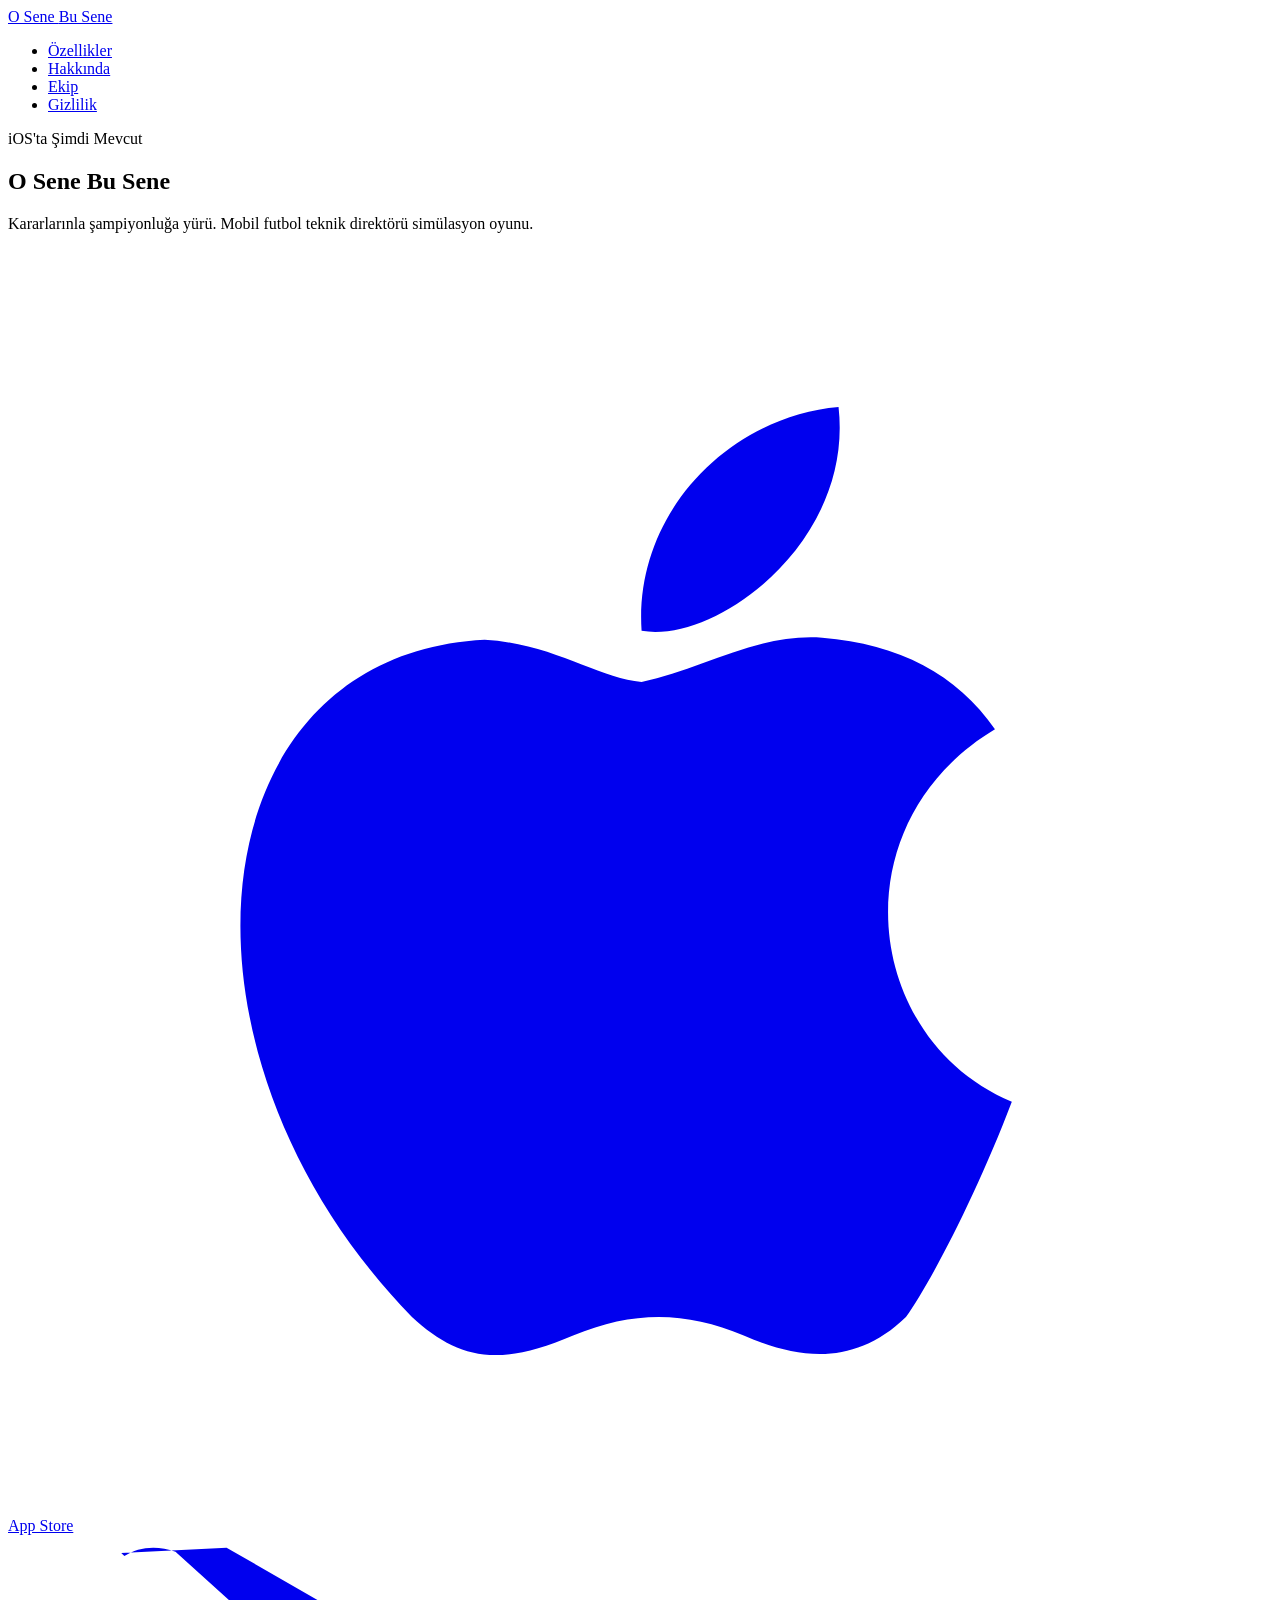
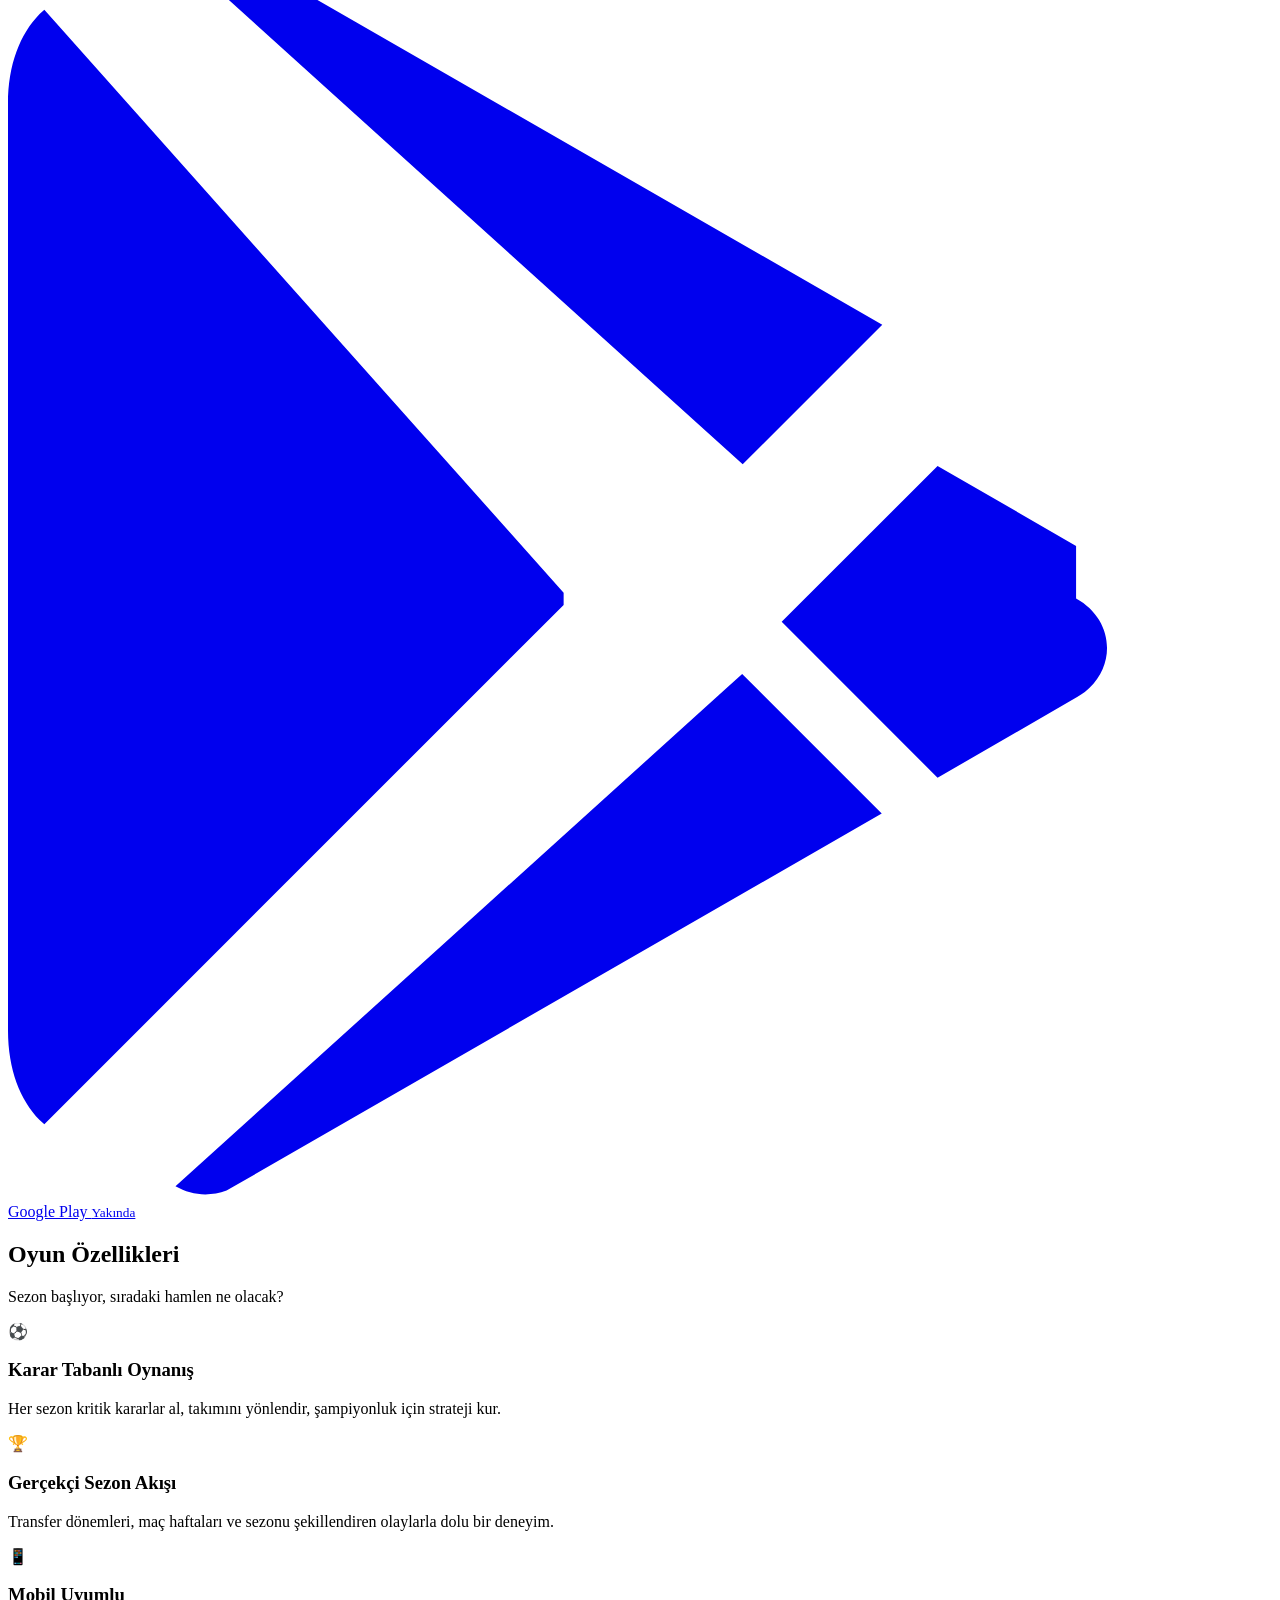
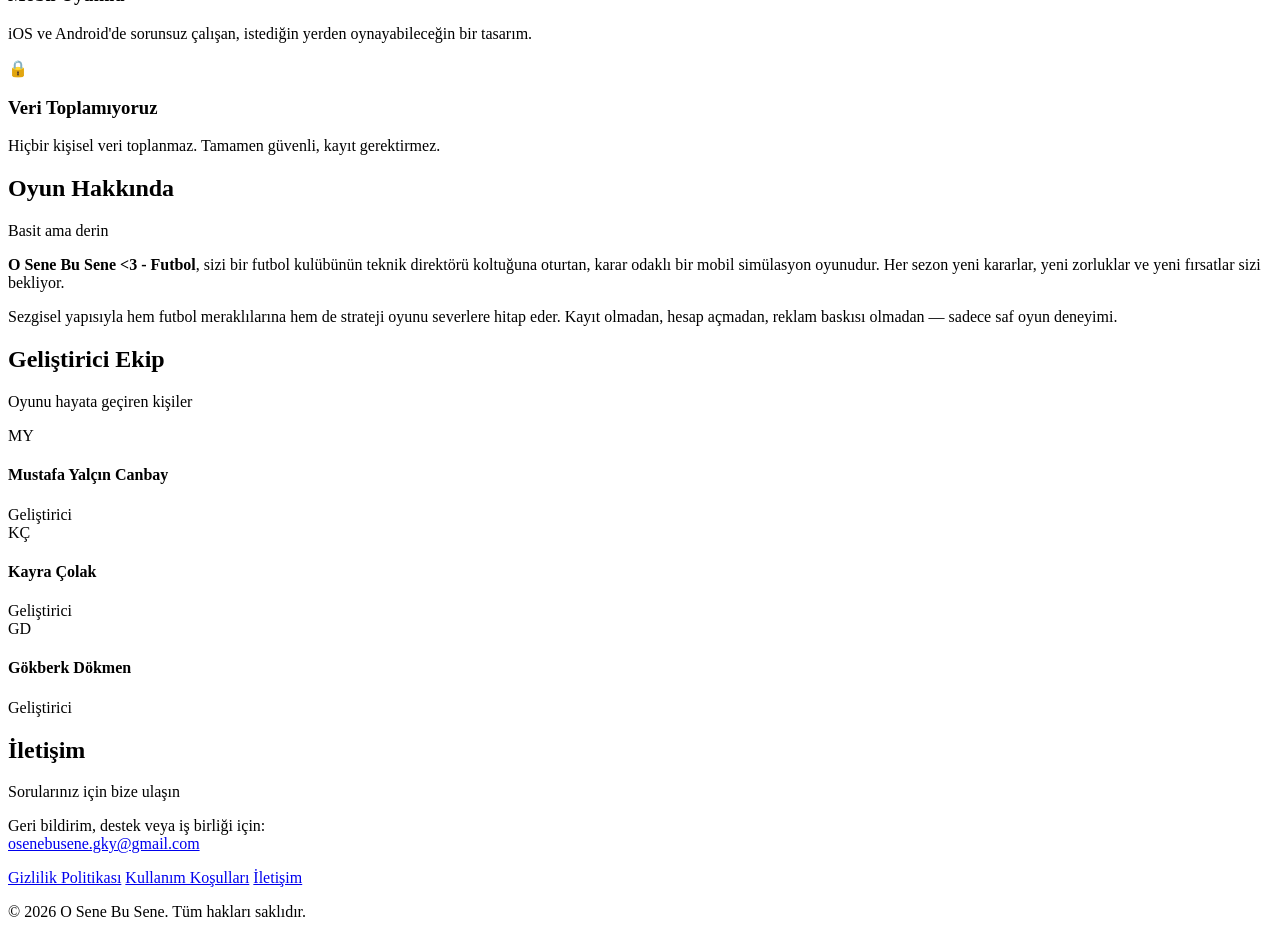
==== index.html @ 4a50bebf "Add website files from osenebusene repo" ====
<!DOCTYPE html>
<html lang="tr">
<head>
  <meta charset="UTF-8" />
  <meta name="viewport" content="width=device-width, initial-scale=1.0" />
  <title>O Sene Bu Sene - Futbol Teknik Direktör Oyunu</title>
  <meta name="description" content="O Sene Bu Sene, kararlarınla şampiyonluğa yürüdüğün mobil bir futbol teknik direktörü simülasyon oyunudur." />
  <link rel="stylesheet" href="style.css" />
</head>
<body>

<header>
  <nav>
    <a class="nav-logo" href="index.html">O Sene <span>Bu Sene</span></a>
    <ul class="nav-links">
      <li><a href="#features">Özellikler</a></li>
      <li><a href="#about">Hakkında</a></li>
      <li><a href="#team">Ekip</a></li>
      <li><a href="privacy-policy.html">Gizlilik</a></li>
    </ul>
  </nav>
</header>

<section class="hero">
  <div class="hero-badge">iOS'ta Şimdi Mevcut</div>
  <h1>O Sene <span>Bu Sene</span></h1>
  <p>Kararlarınla şampiyonluğa yürü. Mobil futbol teknik direktörü simülasyon oyunu.</p>
  <div class="store-buttons">
    <a href="https://apps.apple.com/tr/app/o-sene-bu-sene-futbol/id6765880120?l=tr" class="store-btn" target="_blank" rel="noopener noreferrer">
      <svg viewBox="0 0 24 24" fill="currentColor"><path d="M17.05 20.28c-.98.95-2.05.8-3.08.35-1.09-.46-2.09-.48-3.24 0-1.44.62-2.2.44-3.06-.35C2.79 15.25 3.51 7.7 9.05 7.42c1.29.07 2.18.74 2.98.8 1.13-.23 2.2-.93 3.43-.84 1.46.12 2.56.69 3.28 1.74-3 1.8-2.49 5.9.32 7.07-.65 1.71-1.52 3.4-2.01 4.09zM12.03 7.25c-.15-2.23 1.66-4.07 3.74-4.25.29 2.58-2.34 4.5-3.74 4.25z"/></svg>
      App Store
    </a>
    <a href="#" class="store-btn store-btn-soon" aria-disabled="true">
      <svg viewBox="0 0 24 24" fill="currentColor"><path d="M3.18 23.76c.3.17.64.2.97.08l12.44-7.16-2.65-2.65-10.76 9.73zM.6 1.5C.23 1.88 0 2.46 0 3.2v17.6c0 .74.23 1.32.6 1.7l.09.08 9.86-9.86v-.23L.69 1.42.6 1.5zm19.68 10.1l-2.63-1.52-2.96 2.96 2.96 2.96 2.65-1.53c.76-.44.76-1.44-.02-1.87zM4.15.24L16.6 7.4l-2.65 2.65L3.18.32c-.34-.13-.7-.1-.97.08l-.06-.06L4.15.24z"/></svg>
      <span>Google Play <small>Yakında</small></span>
    </a>
  </div>
</section>

<section class="features" id="features">
  <h2 class="section-title">Oyun Özellikleri</h2>
  <p class="section-sub">Sezon başlıyor, sıradaki hamlen ne olacak?</p>
  <div class="features-grid">
    <div class="feature-card">
      <div class="feature-icon">⚽</div>
      <h3>Karar Tabanlı Oynanış</h3>
      <p>Her sezon kritik kararlar al, takımını yönlendir, şampiyonluk için strateji kur.</p>
    </div>
    <div class="feature-card">
      <div class="feature-icon">🏆</div>
      <h3>Gerçekçi Sezon Akışı</h3>
      <p>Transfer dönemleri, maç haftaları ve sezonu şekillendiren olaylarla dolu bir deneyim.</p>
    </div>
    <div class="feature-card">
      <div class="feature-icon">📱</div>
      <h3>Mobil Uyumlu</h3>
      <p>iOS ve Android'de sorunsuz çalışan, istediğin yerden oynayabileceğin bir tasarım.</p>
    </div>
    <div class="feature-card">
      <div class="feature-icon">🔒</div>
      <h3>Veri Toplamıyoruz</h3>
      <p>Hiçbir kişisel veri toplanmaz. Tamamen güvenli, kayıt gerektirmez.</p>
    </div>
  </div>
</section>

<section class="about" id="about">
  <div class="about-inner">
    <h2 class="section-title">Oyun Hakkında</h2>
    <p class="section-sub">Basit ama derin</p>
    <p>
      <strong>O Sene Bu Sene <3 - Futbol</strong>, sizi bir futbol kulübünün teknik direktörü koltuğuna oturtan, karar odaklı bir mobil simülasyon oyunudur. Her sezon yeni kararlar, yeni zorluklar ve yeni fırsatlar sizi bekliyor.
    </p>
    <p>
      Sezgisel yapısıyla hem futbol meraklılarına hem de strateji oyunu severlere hitap eder. Kayıt olmadan, hesap açmadan, reklam baskısı olmadan — sadece saf oyun deneyimi.
    </p>
  </div>
</section>

<section class="team" id="team">
  <h2 class="section-title">Geliştirici Ekip</h2>
  <p class="section-sub">Oyunu hayata geçiren kişiler</p>
  <div class="team-grid">
    <div class="team-card">
      <div class="team-avatar">MY</div>
      <h4>Mustafa Yalçın Canbay</h4>
      <span>Geliştirici</span>
    </div>
    <div class="team-card">
      <div class="team-avatar">KÇ</div>
      <h4>Kayra Çolak</h4>
      <span>Geliştirici</span>
    </div>
    <div class="team-card">
      <div class="team-avatar">GD</div>
      <h4>Gökberk Dökmen</h4>
      <span>Geliştirici</span>
    </div>
  </div>
</section>

<section class="contact" id="contact">
  <h2 class="section-title">İletişim</h2>
  <p class="section-sub">Sorularınız için bize ulaşın</p>
  <p>Geri bildirim, destek veya iş birliği için:<br />
    <a href="mailto:osenebusene.gky@gmail.com">osenebusene.gky@gmail.com</a>
  </p>
</section>

<footer>
  <div class="footer-links">
    <a href="privacy-policy.html">Gizlilik Politikası</a>
    <a href="terms-of-service.html">Kullanım Koşulları</a>
    <a href="mailto:osenebusene.gky@gmail.com">İletişim</a>
  </div>
  <p>&copy; 2026 O Sene Bu Sene. Tüm hakları saklıdır.</p>
</footer>

</body>
</html>
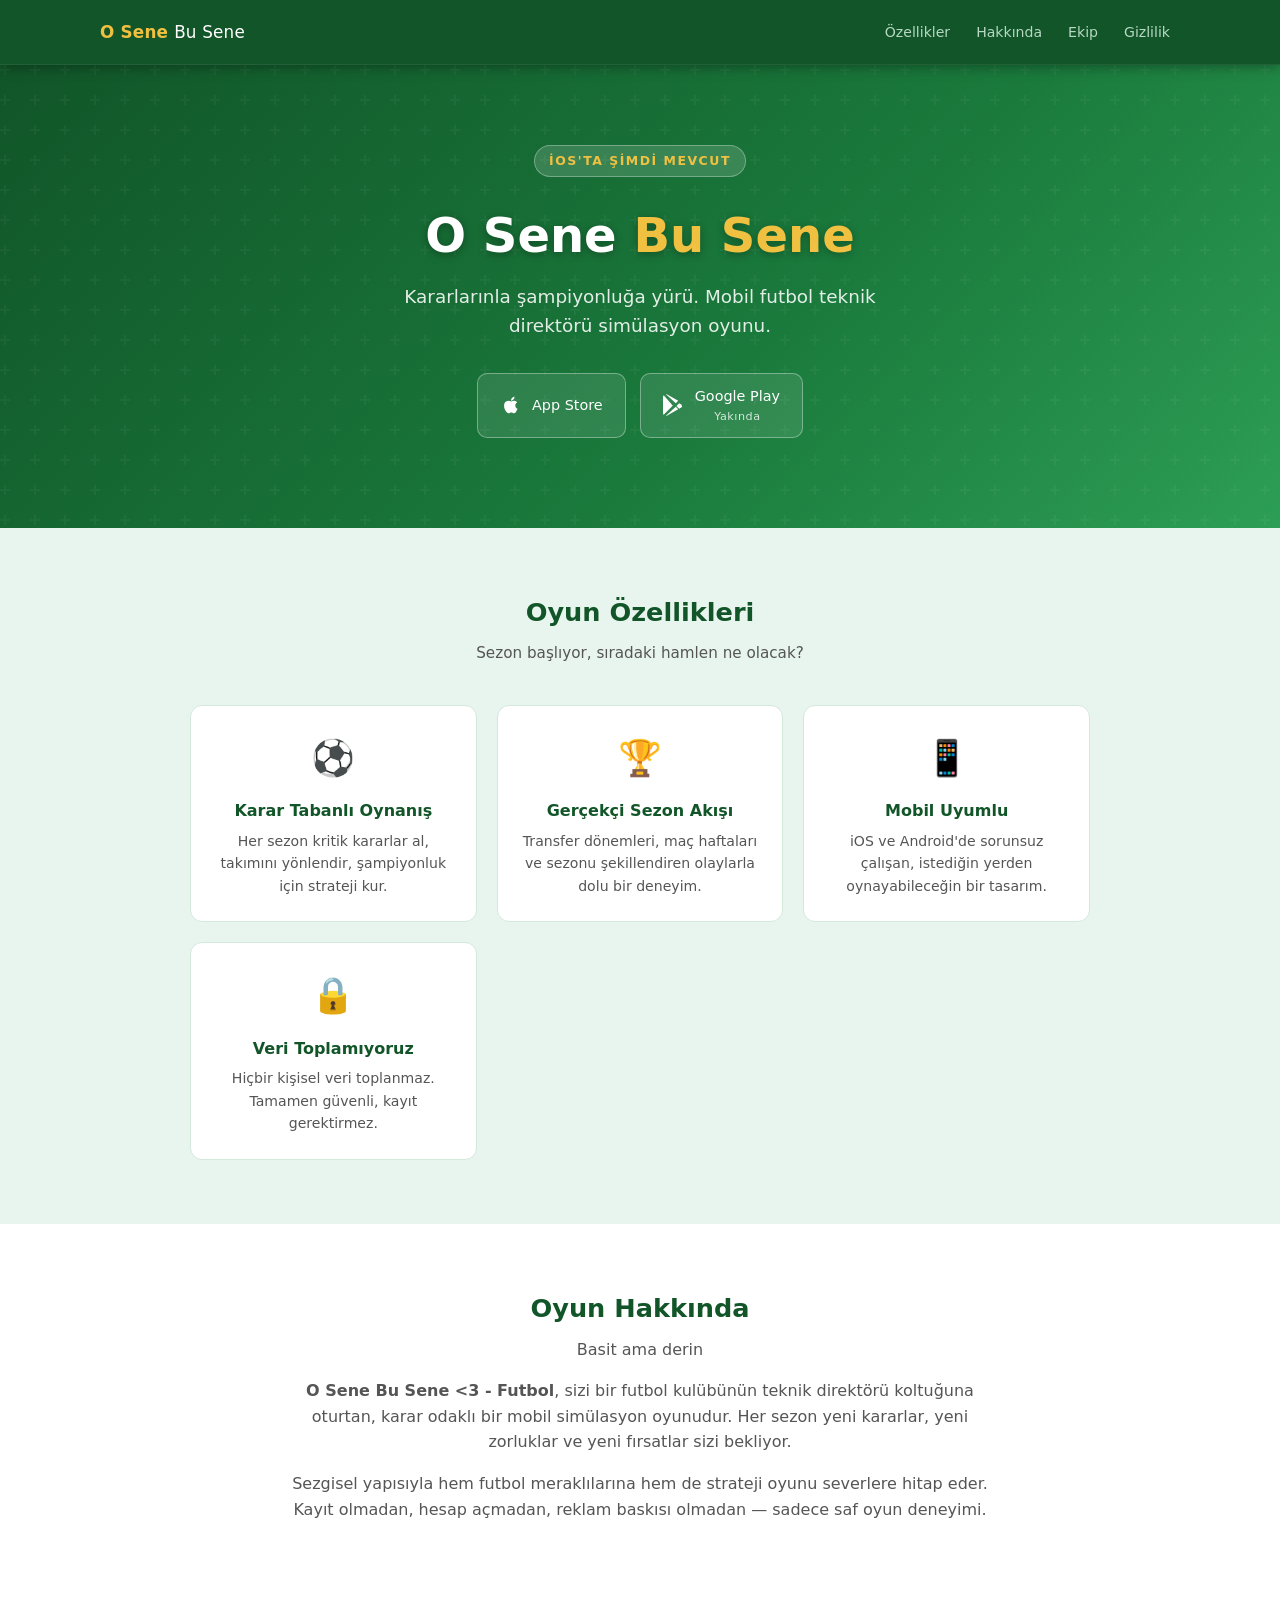
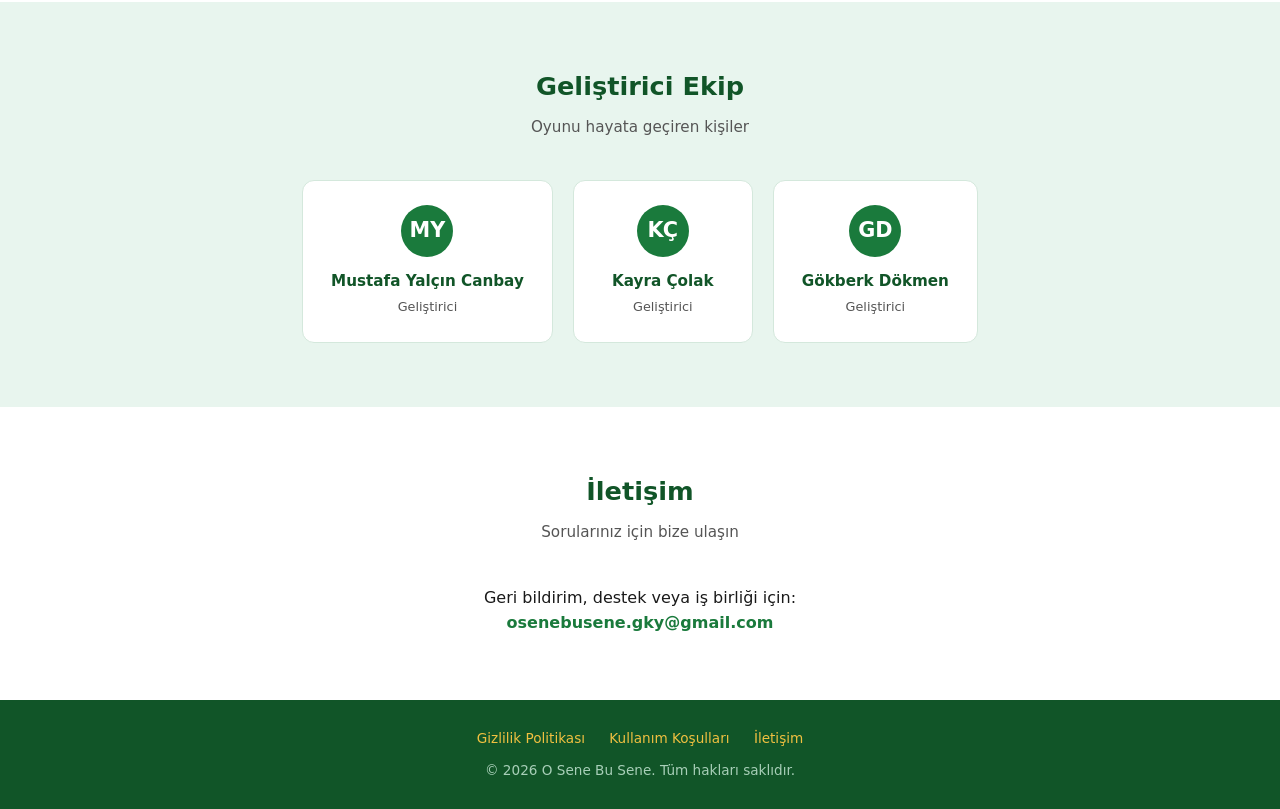
==== commit c6908a81: "Add Google Play store link to hero section Make the Google Play button a working link to the publish" ====
--- a/index.html
+++ b/index.html
@@ -30,7 +30,7 @@
       <svg viewBox="0 0 24 24" fill="currentColor"><path d="M17.05 20.28c-.98.95-2.05.8-3.08.35-1.09-.46-2.09-.48-3.24 0-1.44.62-2.2.44-3.06-.35C2.79 15.25 3.51 7.7 9.05 7.42c1.29.07 2.18.74 2.98.8 1.13-.23 2.2-.93 3.43-.84 1.46.12 2.56.69 3.28 1.74-3 1.8-2.49 5.9.32 7.07-.65 1.71-1.52 3.4-2.01 4.09zM12.03 7.25c-.15-2.23 1.66-4.07 3.74-4.25.29 2.58-2.34 4.5-3.74 4.25z"/></svg>
       App Store
     </a>
-    <a href="#" class="store-btn store-btn-soon" aria-disabled="true">
+    <a href="https://play.google.com/store/apps/details?id=com.osenebusene" class="store-btn" target="_blank" rel="noopener noreferrer">
       <svg viewBox="0 0 24 24" fill="currentColor"><path d="M3.18 23.76c.3.17.64.2.97.08l12.44-7.16-2.65-2.65-10.76 9.73zM.6 1.5C.23 1.88 0 2.46 0 3.2v17.6c0 .74.23 1.32.6 1.7l.09.08 9.86-9.86v-.23L.69 1.42.6 1.5zm19.68 10.1l-2.63-1.52-2.96 2.96 2.96 2.96 2.65-1.53c.76-.44.76-1.44-.02-1.87zM4.15.24L16.6 7.4l-2.65 2.65L3.18.32c-.34-.13-.7-.1-.97.08l-.06-.06L4.15.24z"/></svg>
       <span>Google Play <small>Yakında</small></span>
     </a>
--- a/style.css
+++ b/style.css
@@ -0,0 +1,454 @@
+* {
+  margin: 0;
+  padding: 0;
+  box-sizing: border-box;
+}
+
+:root {
+  --green: #1a7a3c;
+  --green-dark: #115528;
+  --green-light: #e8f5ee;
+  --gold: #f0c040;
+  --text: #1a1a1a;
+  --muted: #555;
+  --border: #d4e8dc;
+}
+
+body {
+  font-family: 'Segoe UI', system-ui, -apple-system, sans-serif;
+  color: var(--text);
+  background: #fff;
+  line-height: 1.6;
+}
+
+/* HEADER */
+header {
+  background: var(--green-dark);
+  padding: 0 32px;
+  position: sticky;
+  top: 0;
+  z-index: 100;
+  box-shadow: 0 2px 12px rgba(0,0,0,0.35);
+  border-bottom: 1px solid rgba(255,255,255,0.07);
+}
+
+nav {
+  max-width: 1080px;
+  margin: 0 auto;
+  display: flex;
+  align-items: center;
+  justify-content: space-between;
+  height: 64px;
+  gap: 24px;
+}
+
+.nav-logo {
+  color: var(--gold);
+  font-weight: 800;
+  font-size: 1.05rem;
+  text-decoration: none;
+  letter-spacing: 0.2px;
+  white-space: nowrap;
+  flex-shrink: 0;
+}
+
+.nav-logo span {
+  color: #ffffff;
+  font-weight: 400;
+}
+
+.nav-links {
+  display: flex;
+  gap: 6px;
+  list-style: none;
+  align-items: center;
+}
+
+.nav-links a {
+  color: #b8d8c4;
+  text-decoration: none;
+  font-size: 0.88rem;
+  padding: 6px 10px;
+  border-radius: 6px;
+  transition: color 0.2s, background 0.2s;
+}
+
+.nav-links a:hover {
+  color: white;
+  background: rgba(255,255,255,0.08);
+}
+
+.nav-cta {
+  display: inline-flex;
+  align-items: center;
+  gap: 7px;
+  background: var(--gold);
+  color: var(--green-dark) !important;
+  font-weight: 700 !important;
+  font-size: 0.82rem !important;
+  padding: 7px 14px !important;
+  border-radius: 8px !important;
+  text-decoration: none;
+  transition: opacity 0.2s, background 0.2s !important;
+  white-space: nowrap;
+  flex-shrink: 0;
+}
+
+.nav-cta:hover {
+  background: #f5d060 !important;
+  color: var(--green-dark) !important;
+  opacity: 1 !important;
+}
+
+.nav-cta svg {
+  width: 14px;
+  height: 14px;
+  flex-shrink: 0;
+}
+
+/* HERO */
+.hero {
+  background: linear-gradient(135deg, var(--green-dark) 0%, var(--green) 60%, #2d9e55 100%);
+  color: white;
+  text-align: center;
+  padding: 80px 24px 90px;
+  position: relative;
+  overflow: hidden;
+}
+
+.hero::before {
+  content: '';
+  position: absolute;
+  inset: 0;
+  pointer-events: none;
+  background: url("data:image/svg+xml,%3Csvg width='60' height='60' viewBox='0 0 60 60' xmlns='http://www.w3.org/2000/svg'%3E%3Cg fill='none' fill-rule='evenodd'%3E%3Cg fill='%23ffffff' fill-opacity='0.04'%3E%3Cpath d='M36 34v-4h-2v4h-4v2h4v4h2v-4h4v-2h-4zm0-30V0h-2v4h-4v2h4v4h2V6h4V4h-4zM6 34v-4H4v4H0v2h4v4h2v-4h4v-2H6zM6 4V0H4v4H0v2h4v4h2V6h4V4H6z'/%3E%3C/g%3E%3C/g%3E%3C/svg%3E");
+}
+
+.hero-badge {
+  display: inline-block;
+  background: rgba(255,255,255,0.15);
+  border: 1px solid rgba(255,255,255,0.3);
+  color: var(--gold);
+  font-size: 0.78rem;
+  font-weight: 600;
+  letter-spacing: 1.5px;
+  text-transform: uppercase;
+  padding: 5px 14px;
+  border-radius: 20px;
+  margin-bottom: 20px;
+}
+
+.hero h1 {
+  font-size: clamp(2rem, 5vw, 3rem);
+  font-weight: 800;
+  margin-bottom: 8px;
+  text-shadow: 0 2px 8px rgba(0,0,0,0.3);
+}
+
+.hero h1 span {
+  color: var(--gold);
+}
+
+.hero p {
+  font-size: 1.15rem;
+  opacity: 0.88;
+  max-width: 520px;
+  margin: 0 auto 32px;
+}
+
+.store-buttons {
+  display: flex;
+  gap: 14px;
+  justify-content: center;
+  flex-wrap: wrap;
+  position: relative;
+  z-index: 1;
+}
+
+.store-btn {
+  display: inline-flex;
+  align-items: center;
+  gap: 10px;
+  background: rgba(255,255,255,0.1);
+  border: 1.5px solid rgba(255,255,255,0.35);
+  color: white;
+  padding: 11px 22px;
+  border-radius: 10px;
+  text-decoration: none;
+  font-size: 0.9rem;
+  font-weight: 500;
+  transition: background 0.2s, border-color 0.2s;
+}
+
+.store-btn:hover {
+  background: rgba(255,255,255,0.2);
+  border-color: rgba(255,255,255,0.6);
+}
+
+.store-btn svg {
+  width: 22px;
+  height: 22px;
+  flex-shrink: 0;
+}
+
+.store-btn-soon {
+  opacity: 0.55;
+  cursor: default;
+  pointer-events: none;
+}
+
+.store-btn small {
+  display: block;
+  font-size: 0.7rem;
+  opacity: 0.8;
+  letter-spacing: 0.5px;
+}
+
+/* FEATURES */
+.features {
+  background: var(--green-light);
+  padding: 64px 24px;
+}
+
+.section-title {
+  text-align: center;
+  font-size: 1.6rem;
+  font-weight: 700;
+  color: var(--green-dark);
+  margin-bottom: 8px;
+}
+
+.section-sub {
+  text-align: center;
+  color: var(--muted);
+  margin-bottom: 40px;
+  font-size: 0.95rem;
+}
+
+.features-grid {
+  max-width: 900px;
+  margin: 0 auto;
+  display: grid;
+  grid-template-columns: repeat(auto-fit, minmax(220px, 1fr));
+  gap: 20px;
+}
+
+.feature-card {
+  background: white;
+  border: 1px solid var(--border);
+  border-radius: 12px;
+  padding: 24px 20px;
+  text-align: center;
+  transition: box-shadow 0.2s;
+}
+
+.feature-card:hover {
+  box-shadow: 0 4px 16px rgba(26, 122, 60, 0.12);
+}
+
+.feature-icon {
+  font-size: 2.2rem;
+  margin-bottom: 12px;
+}
+
+.feature-card h3 {
+  font-size: 1rem;
+  font-weight: 700;
+  color: var(--green-dark);
+  margin-bottom: 6px;
+}
+
+.feature-card p {
+  font-size: 0.88rem;
+  color: var(--muted);
+}
+
+/* ABOUT */
+.about {
+  padding: 64px 24px;
+}
+
+.about-inner {
+  max-width: 700px;
+  margin: 0 auto;
+  text-align: center;
+}
+
+.about-inner p {
+  font-size: 1rem;
+  color: var(--muted);
+  margin-bottom: 16px;
+}
+
+/* TEAM */
+.team {
+  background: var(--green-light);
+  padding: 64px 24px;
+}
+
+.team-grid {
+  max-width: 700px;
+  margin: 0 auto;
+  display: flex;
+  gap: 20px;
+  justify-content: center;
+  flex-wrap: wrap;
+}
+
+.team-card {
+  background: white;
+  border: 1px solid var(--border);
+  border-radius: 12px;
+  padding: 24px 28px;
+  text-align: center;
+  min-width: 180px;
+}
+
+.team-avatar {
+  width: 52px;
+  height: 52px;
+  border-radius: 50%;
+  background: var(--green);
+  color: white;
+  font-size: 1.3rem;
+  font-weight: 700;
+  display: flex;
+  align-items: center;
+  justify-content: center;
+  margin: 0 auto 12px;
+}
+
+.team-card h4 {
+  font-size: 0.95rem;
+  font-weight: 700;
+  color: var(--green-dark);
+}
+
+.team-card span {
+  font-size: 0.8rem;
+  color: var(--muted);
+}
+
+/* CONTACT */
+.contact {
+  padding: 64px 24px;
+  text-align: center;
+}
+
+.contact a {
+  color: var(--green);
+  font-weight: 600;
+  text-decoration: none;
+}
+
+.contact a:hover {
+  text-decoration: underline;
+}
+
+/* FOOTER */
+footer {
+  background: var(--green-dark);
+  color: #a8cfb8;
+  text-align: center;
+  padding: 28px 24px;
+  font-size: 0.85rem;
+}
+
+footer a {
+  color: var(--gold);
+  text-decoration: none;
+  margin: 0 10px;
+}
+
+footer a:hover {
+  text-decoration: underline;
+}
+
+.footer-links {
+  margin-bottom: 10px;
+}
+
+/* LEGAL PAGES */
+.legal {
+  max-width: 760px;
+  margin: 0 auto;
+  padding: 56px 24px 80px;
+}
+
+.legal h1 {
+  font-size: 2rem;
+  font-weight: 800;
+  color: var(--green-dark);
+  margin-bottom: 6px;
+}
+
+.legal .last-updated {
+  color: var(--muted);
+  font-size: 0.88rem;
+  margin-bottom: 36px;
+  padding-bottom: 20px;
+  border-bottom: 1px solid var(--border);
+}
+
+.legal h2 {
+  font-size: 1.15rem;
+  font-weight: 700;
+  color: var(--green-dark);
+  margin: 32px 0 10px;
+}
+
+.legal p, .legal li {
+  color: var(--muted);
+  font-size: 0.97rem;
+  margin-bottom: 10px;
+}
+
+.legal ul, .legal ol {
+  padding-left: 20px;
+  margin-bottom: 10px;
+}
+
+.legal a {
+  color: var(--green);
+  font-weight: 600;
+}
+
+.highlight-box {
+  background: var(--green-light);
+  border-left: 4px solid var(--green);
+  border-radius: 0 8px 8px 0;
+  padding: 16px 20px;
+  margin: 20px 0;
+}
+
+.highlight-box p {
+  margin: 0;
+  color: var(--green-dark);
+  font-weight: 500;
+}
+
+@media (max-width: 700px) {
+  header {
+    padding: 0 16px;
+  }
+  nav {
+    gap: 12px;
+  }
+  .nav-links {
+    display: none;
+  }
+  .nav-logo {
+    font-size: 0.95rem;
+  }
+  .nav-cta {
+    font-size: 0.78rem !important;
+    padding: 6px 10px !important;
+  }
+  .hero {
+    padding: 56px 20px 64px;
+  }
+  .team-grid {
+    flex-direction: column;
+    align-items: center;
+  }
+}
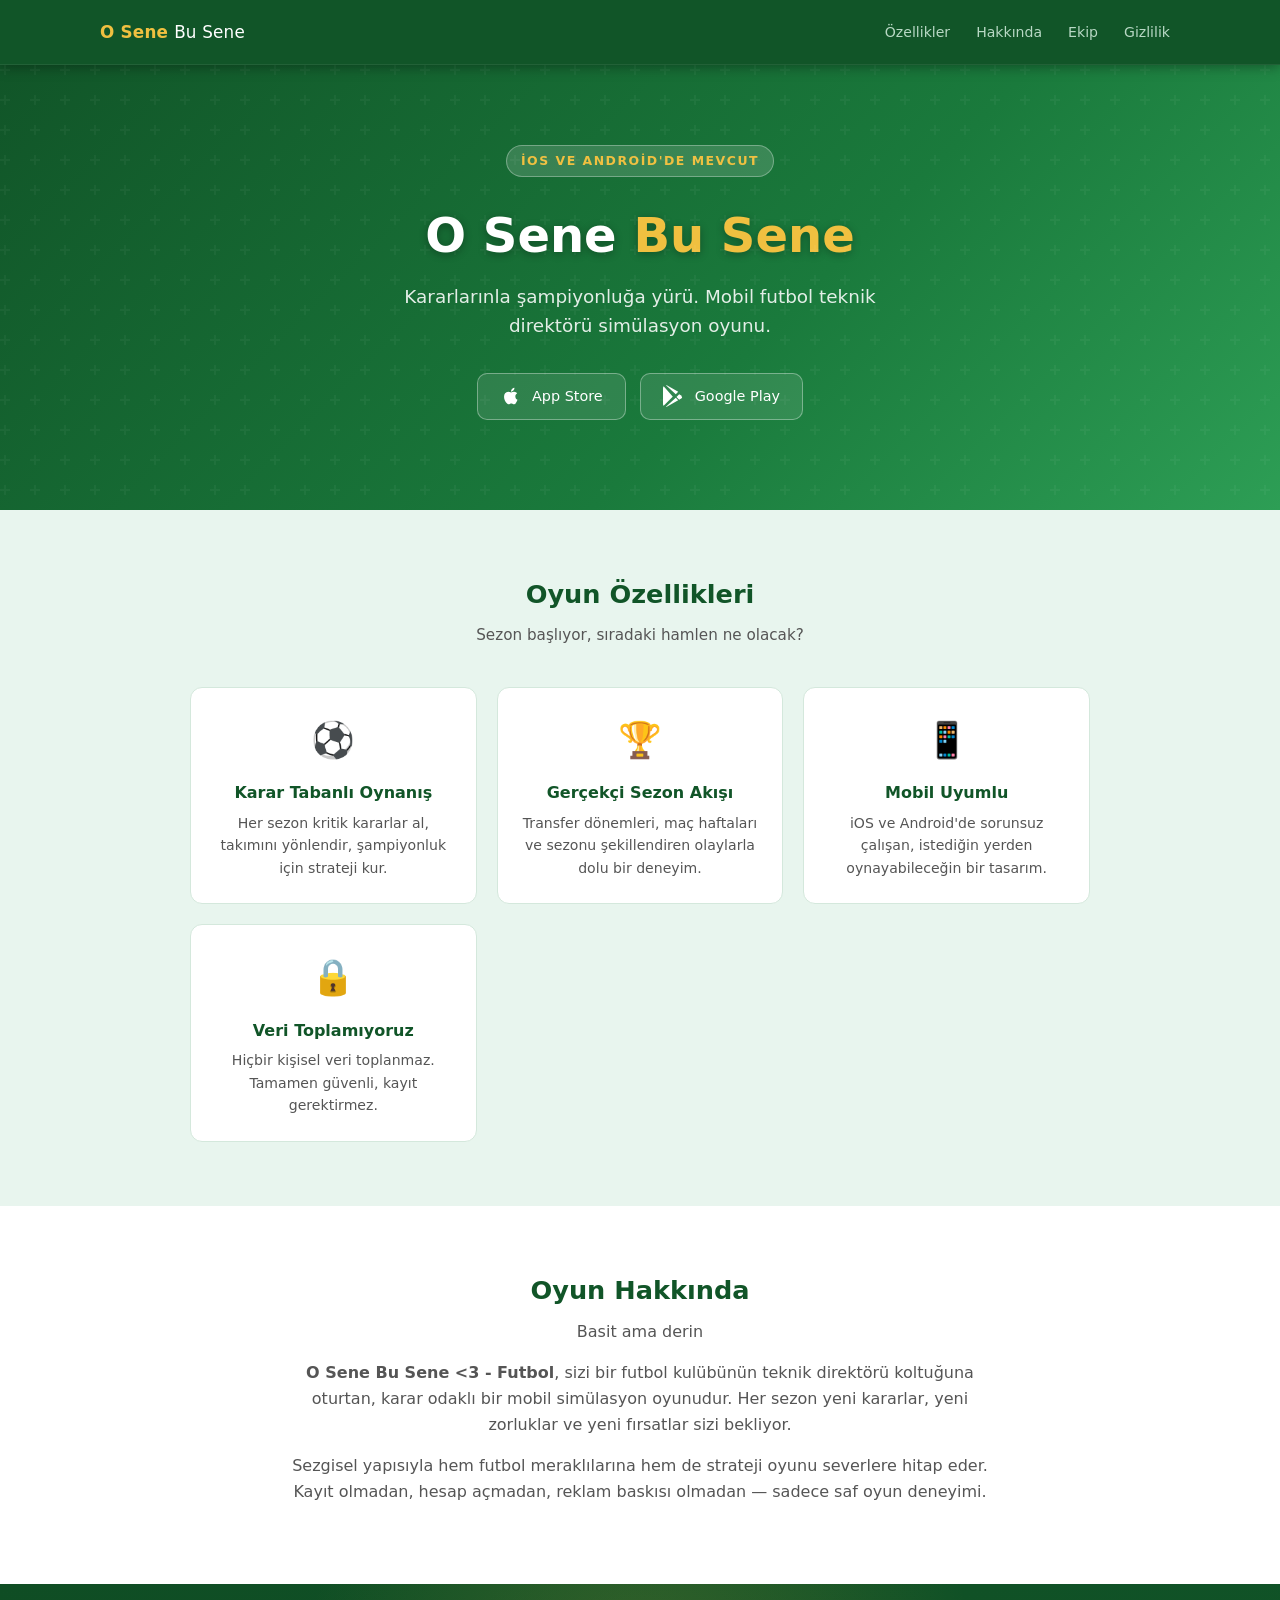
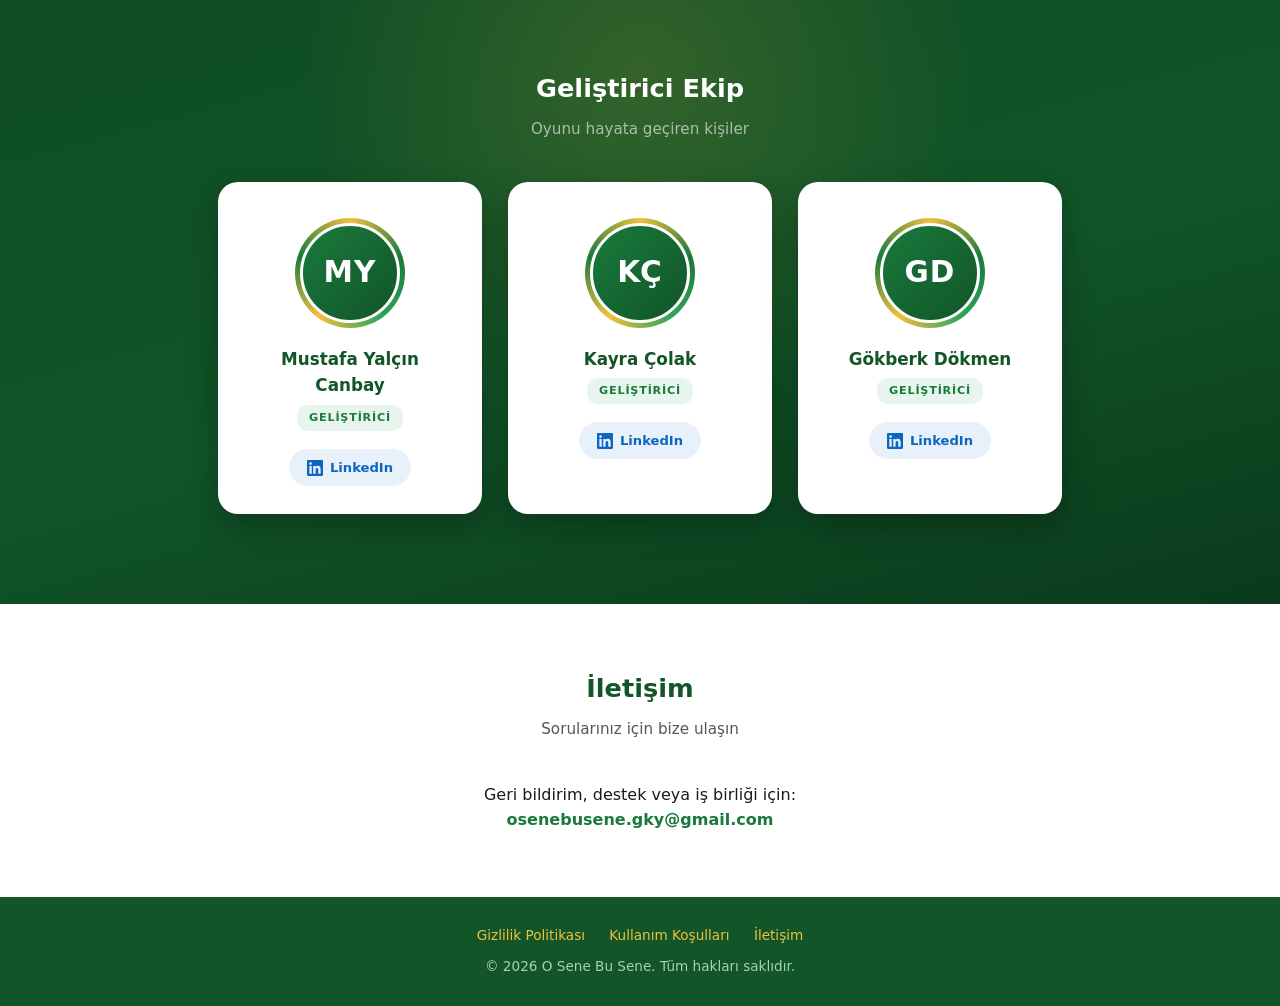
==== commit e74eb05d: "Redesign team section and update store availability - Remove 'Yakında' label from the Google Play bu" ====
--- a/index.html
+++ b/index.html
@@ -6,6 +6,7 @@
   <title>O Sene Bu Sene - Futbol Teknik Direktör Oyunu</title>
   <meta name="description" content="O Sene Bu Sene, kararlarınla şampiyonluğa yürüdüğün mobil bir futbol teknik direktörü simülasyon oyunudur." />
   <link rel="stylesheet" href="style.css" />
+  <noscript><style>.team-card{opacity:1;transform:none;}</style></noscript>
 </head>
 <body>
 
@@ -22,7 +23,7 @@
 </header>
 
 <section class="hero">
-  <div class="hero-badge">iOS'ta Şimdi Mevcut</div>
+  <div class="hero-badge">iOS ve Android'de Mevcut</div>
   <h1>O Sene <span>Bu Sene</span></h1>
   <p>Kararlarınla şampiyonluğa yürü. Mobil futbol teknik direktörü simülasyon oyunu.</p>
   <div class="store-buttons">
@@ -32,7 +33,7 @@
     </a>
     <a href="https://play.google.com/store/apps/details?id=com.osenebusene" class="store-btn" target="_blank" rel="noopener noreferrer">
       <svg viewBox="0 0 24 24" fill="currentColor"><path d="M3.18 23.76c.3.17.64.2.97.08l12.44-7.16-2.65-2.65-10.76 9.73zM.6 1.5C.23 1.88 0 2.46 0 3.2v17.6c0 .74.23 1.32.6 1.7l.09.08 9.86-9.86v-.23L.69 1.42.6 1.5zm19.68 10.1l-2.63-1.52-2.96 2.96 2.96 2.96 2.65-1.53c.76-.44.76-1.44-.02-1.87zM4.15.24L16.6 7.4l-2.65 2.65L3.18.32c-.34-.13-.7-.1-.97.08l-.06-.06L4.15.24z"/></svg>
-      <span>Google Play <small>Yakında</small></span>
+      Google Play
     </a>
   </div>
 </section>
@@ -81,21 +82,42 @@
   <h2 class="section-title">Geliştirici Ekip</h2>
   <p class="section-sub">Oyunu hayata geçiren kişiler</p>
   <div class="team-grid">
-    <div class="team-card">
-      <div class="team-avatar">MY</div>
+    <a class="team-card" href="https://www.linkedin.com/in/mustafayalcincanbay" target="_blank" rel="noopener noreferrer">
+      <div class="team-avatar">
+        <span class="team-initials">MY</span>
+        <img src="https://media.licdn.com/dms/image/v2/D4D03AQH-Wa3Am8Es_A/profile-displayphoto-crop_800_800/B4DZ3o6RmWKAAI-/0/1777729084502?e=1781136000&amp;v=beta&amp;t=NRZCPBx3wS7pOi0nTawTAsceI3czhft8zOdE13YVyZ8" alt="Mustafa Yalçın Canbay" loading="lazy" onerror="this.style.display='none'" />
+      </div>
       <h4>Mustafa Yalçın Canbay</h4>
-      <span>Geliştirici</span>
-    </div>
-    <div class="team-card">
-      <div class="team-avatar">KÇ</div>
+      <span class="team-role">Geliştirici</span>
+      <span class="team-linkedin">
+        <svg viewBox="0 0 24 24" fill="currentColor"><path d="M20.45 20.45h-3.56v-5.57c0-1.33-.03-3.04-1.85-3.04-1.86 0-2.14 1.45-2.14 2.94v5.67H9.35V9h3.41v1.56h.05c.48-.9 1.63-1.85 3.36-1.85 3.6 0 4.27 2.37 4.27 5.45v6.29zM5.34 7.43a2.06 2.06 0 1 1 0-4.13 2.06 2.06 0 0 1 0 4.13zM7.12 20.45H3.56V9h3.56v11.45zM22.22 0H1.77C.79 0 0 .77 0 1.72v20.56C0 23.23.79 24 1.77 24h20.45c.98 0 1.78-.77 1.78-1.72V1.72C24 .77 23.2 0 22.22 0z"/></svg>
+        LinkedIn
+      </span>
+    </a>
+    <a class="team-card" href="https://www.linkedin.com/in/kayra-%C3%A7olak-17117b256/" target="_blank" rel="noopener noreferrer">
+      <div class="team-avatar">
+        <span class="team-initials">KÇ</span>
+        <img src="https://media.licdn.com/dms/image/v2/D4D03AQGZydNhZOgrxg/profile-displayphoto-shrink_800_800/profile-displayphoto-shrink_800_800/0/1731435970847?e=1781136000&amp;v=beta&amp;t=chudoL3y_944dIgEymn7KXzAZWRwjFPZ-DKix25OmqY" alt="Kayra Çolak" loading="lazy" onerror="this.style.display='none'" />
+      </div>
       <h4>Kayra Çolak</h4>
-      <span>Geliştirici</span>
-    </div>
-    <div class="team-card">
-      <div class="team-avatar">GD</div>
+      <span class="team-role">Geliştirici</span>
+      <span class="team-linkedin">
+        <svg viewBox="0 0 24 24" fill="currentColor"><path d="M20.45 20.45h-3.56v-5.57c0-1.33-.03-3.04-1.85-3.04-1.86 0-2.14 1.45-2.14 2.94v5.67H9.35V9h3.41v1.56h.05c.48-.9 1.63-1.85 3.36-1.85 3.6 0 4.27 2.37 4.27 5.45v6.29zM5.34 7.43a2.06 2.06 0 1 1 0-4.13 2.06 2.06 0 0 1 0 4.13zM7.12 20.45H3.56V9h3.56v11.45zM22.22 0H1.77C.79 0 0 .77 0 1.72v20.56C0 23.23.79 24 1.77 24h20.45c.98 0 1.78-.77 1.78-1.72V1.72C24 .77 23.2 0 22.22 0z"/></svg>
+        LinkedIn
+      </span>
+    </a>
+    <a class="team-card" href="https://www.linkedin.com/in/gokberkdokmen" target="_blank" rel="noopener noreferrer">
+      <div class="team-avatar">
+        <span class="team-initials">GD</span>
+        <img src="https://media.licdn.com/dms/image/v2/D4D35AQHQJrHK4kr3ow/profile-framedphoto-shrink_800_800/B4DZhQ05Y_GQAk-/0/1753702700995?e=1779868800&amp;v=beta&amp;t=ibNkp62ZRq4xpR0G92blr6mBgomhccZt1d1LM4YjiTc" alt="Gökberk Dökmen" loading="lazy" onerror="this.style.display='none'" />
+      </div>
       <h4>Gökberk Dökmen</h4>
-      <span>Geliştirici</span>
-    </div>
+      <span class="team-role">Geliştirici</span>
+      <span class="team-linkedin">
+        <svg viewBox="0 0 24 24" fill="currentColor"><path d="M20.45 20.45h-3.56v-5.57c0-1.33-.03-3.04-1.85-3.04-1.86 0-2.14 1.45-2.14 2.94v5.67H9.35V9h3.41v1.56h.05c.48-.9 1.63-1.85 3.36-1.85 3.6 0 4.27 2.37 4.27 5.45v6.29zM5.34 7.43a2.06 2.06 0 1 1 0-4.13 2.06 2.06 0 0 1 0 4.13zM7.12 20.45H3.56V9h3.56v11.45zM22.22 0H1.77C.79 0 0 .77 0 1.72v20.56C0 23.23.79 24 1.77 24h20.45c.98 0 1.78-.77 1.78-1.72V1.72C24 .77 23.2 0 22.22 0z"/></svg>
+        LinkedIn
+      </span>
+    </a>
   </div>
 </section>
 
@@ -116,5 +138,27 @@
   <p>&copy; 2026 O Sene Bu Sene. Tüm hakları saklıdır.</p>
 </footer>
 
+<script>
+  (function () {
+    var grid = document.querySelector('.team-grid');
+    if (!grid) return;
+    var reveal = function () {
+      Array.prototype.forEach.call(grid.children, function (card, i) {
+        setTimeout(function () { card.classList.add('in-view'); }, i * 140);
+      });
+    };
+    if ('IntersectionObserver' in window) {
+      var io = new IntersectionObserver(function (entries) {
+        entries.forEach(function (e) {
+          if (e.isIntersecting) { reveal(); io.disconnect(); }
+        });
+      }, { threshold: 0.25 });
+      io.observe(grid);
+    } else {
+      reveal();
+    }
+  })();
+</script>
+
 </body>
 </html>
--- a/style.css
+++ b/style.css
@@ -282,51 +282,197 @@
 
 /* TEAM */
 .team {
-  background: var(--green-light);
-  padding: 64px 24px;
+  position: relative;
+  overflow: hidden;
+  background: linear-gradient(165deg, #0f4d24 0%, var(--green-dark) 55%, #0a3a1b 100%);
+  padding: 84px 24px 90px;
+}
+
+.team::before {
+  content: '';
+  position: absolute;
+  top: -260px;
+  left: 50%;
+  width: 700px;
+  height: 700px;
+  transform: translateX(-50%);
+  background: radial-gradient(circle, rgba(240,192,64,0.16), transparent 68%);
+  pointer-events: none;
+}
+
+.team .section-title,
+.team .section-sub {
+  position: relative;
+}
+
+.team .section-title {
+  color: #fff;
+}
+
+.team .section-sub {
+  color: rgba(255,255,255,0.6);
 }
 
 .team-grid {
-  max-width: 700px;
+  position: relative;
+  max-width: 900px;
   margin: 0 auto;
   display: flex;
-  gap: 20px;
+  gap: 26px;
   justify-content: center;
   flex-wrap: wrap;
 }
 
 .team-card {
-  background: white;
-  border: 1px solid var(--border);
-  border-radius: 12px;
-  padding: 24px 28px;
-  text-align: center;
-  min-width: 180px;
-}
-
+  position: relative;
+  display: flex;
+  flex-direction: column;
+  align-items: center;
+  flex: 1 1 232px;
+  max-width: 264px;
+  background: #fff;
+  border-radius: 20px;
+  padding: 36px 26px 28px;
+  text-align: center;
+  text-decoration: none;
+  overflow: hidden;
+  box-shadow: 0 12px 32px rgba(0,0,0,0.28);
+  opacity: 0;
+  transform: translateY(32px);
+  transition: opacity 0.6s ease,
+              transform 0.6s cubic-bezier(0.22, 1, 0.36, 1),
+              box-shadow 0.3s ease;
+}
+
+.team-card.in-view {
+  opacity: 1;
+  transform: translateY(0);
+}
+
+.team-card::before {
+  content: '';
+  position: absolute;
+  top: 0;
+  left: 0;
+  right: 0;
+  height: 5px;
+  background: linear-gradient(90deg, var(--green), var(--gold));
+  transform: scaleX(0);
+  transition: transform 0.35s ease;
+}
+
+.team-card.in-view:hover {
+  transform: translateY(-12px);
+  box-shadow: 0 26px 52px rgba(0,0,0,0.42);
+}
+
+.team-card:hover::before {
+  transform: scaleX(1);
+}
+
+/* avatar with animated gradient ring */
 .team-avatar {
-  width: 52px;
-  height: 52px;
+  position: relative;
+  width: 110px;
+  height: 110px;
+  margin: 0 auto 18px;
+  transition: transform 0.3s ease;
+}
+
+.team-avatar::before {
+  content: '';
+  position: absolute;
+  inset: 0;
   border-radius: 50%;
+  background: conic-gradient(from 0deg, var(--gold), var(--green), #2ea35a, var(--gold), var(--green), var(--gold));
+  animation: ring-spin 7s linear infinite;
+}
+
+@keyframes ring-spin {
+  to { transform: rotate(360deg); }
+}
+
+.team-card:hover .team-avatar {
+  transform: scale(1.07);
+}
+
+.team-initials,
+.team-avatar img {
+  position: absolute;
+  inset: 5px;
+  z-index: 1;
+  border-radius: 50%;
+  border: 3px solid #fff;
+}
+
+.team-initials {
+  display: flex;
+  align-items: center;
+  justify-content: center;
+  background: linear-gradient(135deg, var(--green), var(--green-dark));
+  color: #fff;
+  font-size: 1.85rem;
+  font-weight: 700;
+  letter-spacing: 1px;
+}
+
+.team-avatar img {
+  object-fit: cover;
   background: var(--green);
-  color: white;
-  font-size: 1.3rem;
-  font-weight: 700;
-  display: flex;
-  align-items: center;
-  justify-content: center;
-  margin: 0 auto 12px;
 }
 
 .team-card h4 {
-  font-size: 0.95rem;
+  font-size: 1.05rem;
   font-weight: 700;
   color: var(--green-dark);
-}
-
-.team-card span {
-  font-size: 0.8rem;
-  color: var(--muted);
+  margin-bottom: 6px;
+}
+
+.team-role {
+  display: inline-flex;
+  align-items: center;
+  font-size: 0.7rem;
+  font-weight: 700;
+  letter-spacing: 0.8px;
+  text-transform: uppercase;
+  color: var(--green);
+  background: var(--green-light);
+  padding: 4px 12px;
+  border-radius: 11px;
+  margin-bottom: 18px;
+}
+
+.team-linkedin {
+  display: inline-flex;
+  align-items: center;
+  gap: 7px;
+  font-size: 0.82rem;
+  font-weight: 600;
+  color: #0a66c2;
+  background: rgba(10,102,194,0.09);
+  padding: 8px 18px;
+  border-radius: 22px;
+  transition: background 0.25s ease, color 0.25s ease, transform 0.25s ease;
+}
+
+.team-linkedin svg {
+  width: 16px;
+  height: 16px;
+}
+
+.team-card:hover .team-linkedin {
+  background: #0a66c2;
+  color: #fff;
+  transform: scale(1.06);
+}
+
+@media (prefers-reduced-motion: reduce) {
+  .team-avatar::before { animation: none; }
+  .team-card {
+    opacity: 1;
+    transform: none;
+    transition: box-shadow 0.3s ease;
+  }
 }
 
 /* CONTACT */
@@ -451,4 +597,9 @@
     flex-direction: column;
     align-items: center;
   }
-}
+  .team-card {
+    flex: 1 1 auto;
+    width: 100%;
+    max-width: 340px;
+  }
+}
